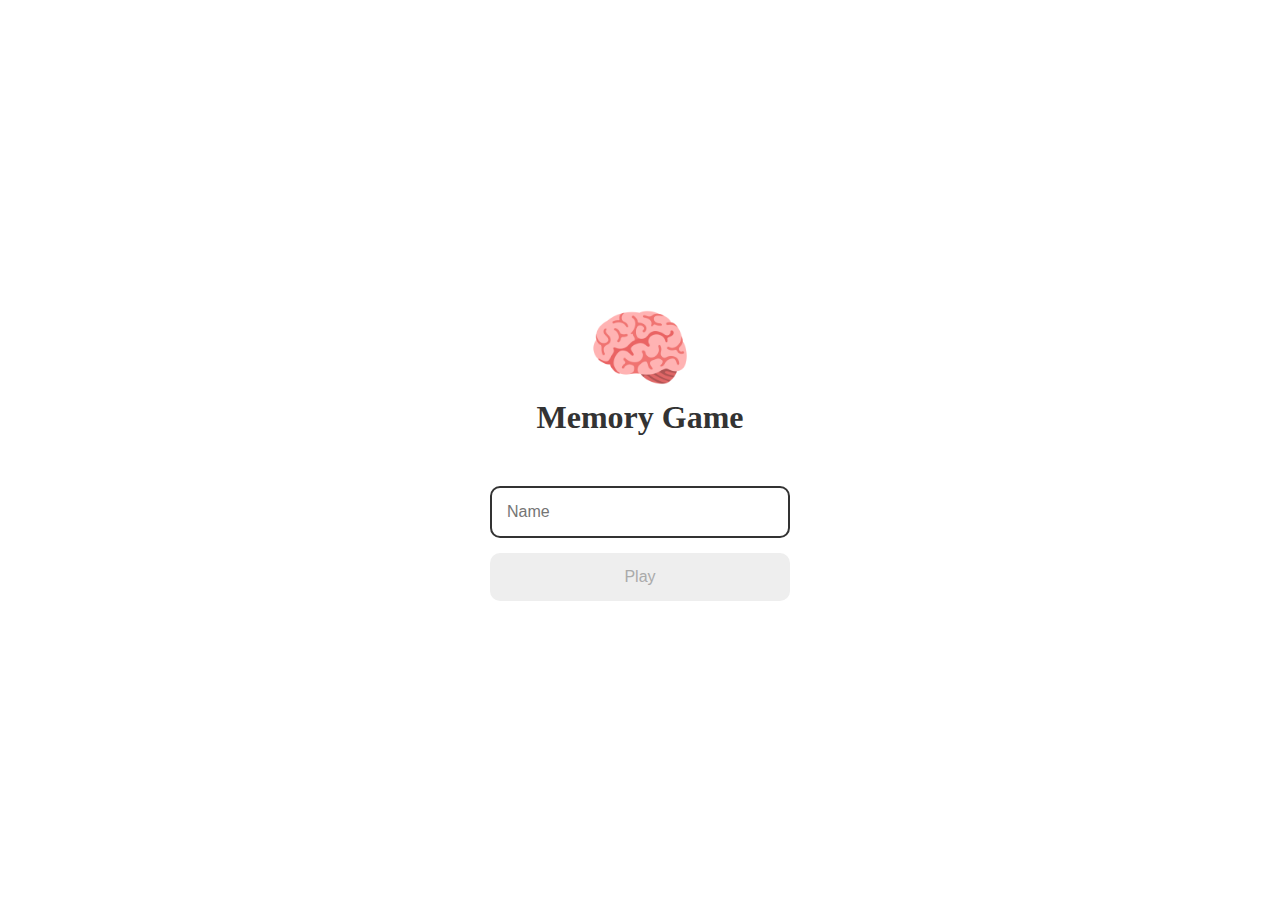
==== index.html @ b8796f04 "Parte 01" ====
<!DOCTYPE html>
<html lang="en">
<head>
    <meta charset="UTF-8">
    <meta name="viewport" content="width=device-width, initial-scale=1.0">

    <link rel="stylesheet" href="./CSS/reset.css">
    <link rel="stylesheet" href="./CSS/login.css">

    <script defer src="./Js/login.js"></script>

    <title>Memory Game | Login</title>
</head>
<body>

    <form class="login-form">

        <div class="login-header">
            <img src="./Images/brain.png" alt="brain icon">
            <h1>Memory Game</h1>
        </div>

        <input type="text" placeholder="Name" class="login-input">
        <button type="submit" class="login-button" disabled>Play</button>

    </form>
</body>
</html>
---- CSS/login.css ----
/* Pagina de LOGIN */

.login-form {
    align-items: center;
    display: flex;
    flex-direction: column;
    height: 100vh;
    justify-content: center;
}

.login-header {
    align-items: center;
    display: flex;
    flex-direction: column;
    justify-content: center;
    margin-bottom: 50px;
}

.login-header img {
    width: 100px;
}

.login-header h1 {
    color: #333;
    font-size: 1,5em;
}

.login-input {
    border: 2px solid #333;
    border-radius: 10px;
    color: #333;
    font-size: 1em;
    margin-bottom: 15px;
    max-width: 300px;
    outline: none;
    padding: 15px;
    width: 100%;
}

.login-button {
    background: #ee665c;
    border-radius: 10px;
    color: white;
    cursor: pointer;
    font-size: 1em;
    max-width: 300px;
    padding: 15px;
    width: 100%;
}

.login-button:disabled {
    background-color: #eee;
    color: #aaa;
    cursor: auto;

}
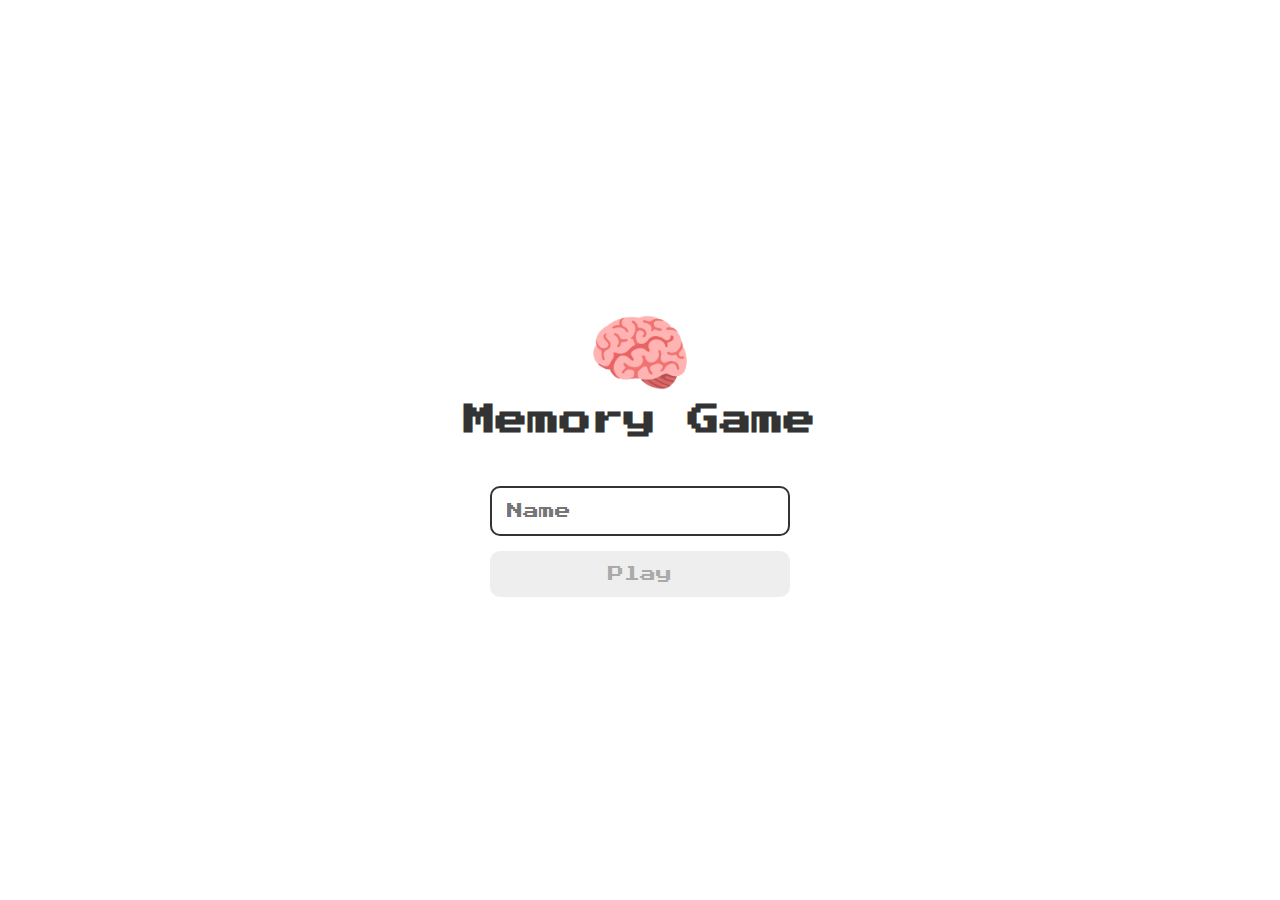
==== commit 51c23240: "Atualização Final" ====
--- a/index.html
+++ b/index.html
@@ -1,5 +1,5 @@
 <!DOCTYPE html>
-<html lang="en">
+<html lang="pt-br">
 <head>
     <meta charset="UTF-8">
     <meta name="viewport" content="width=device-width, initial-scale=1.0">
